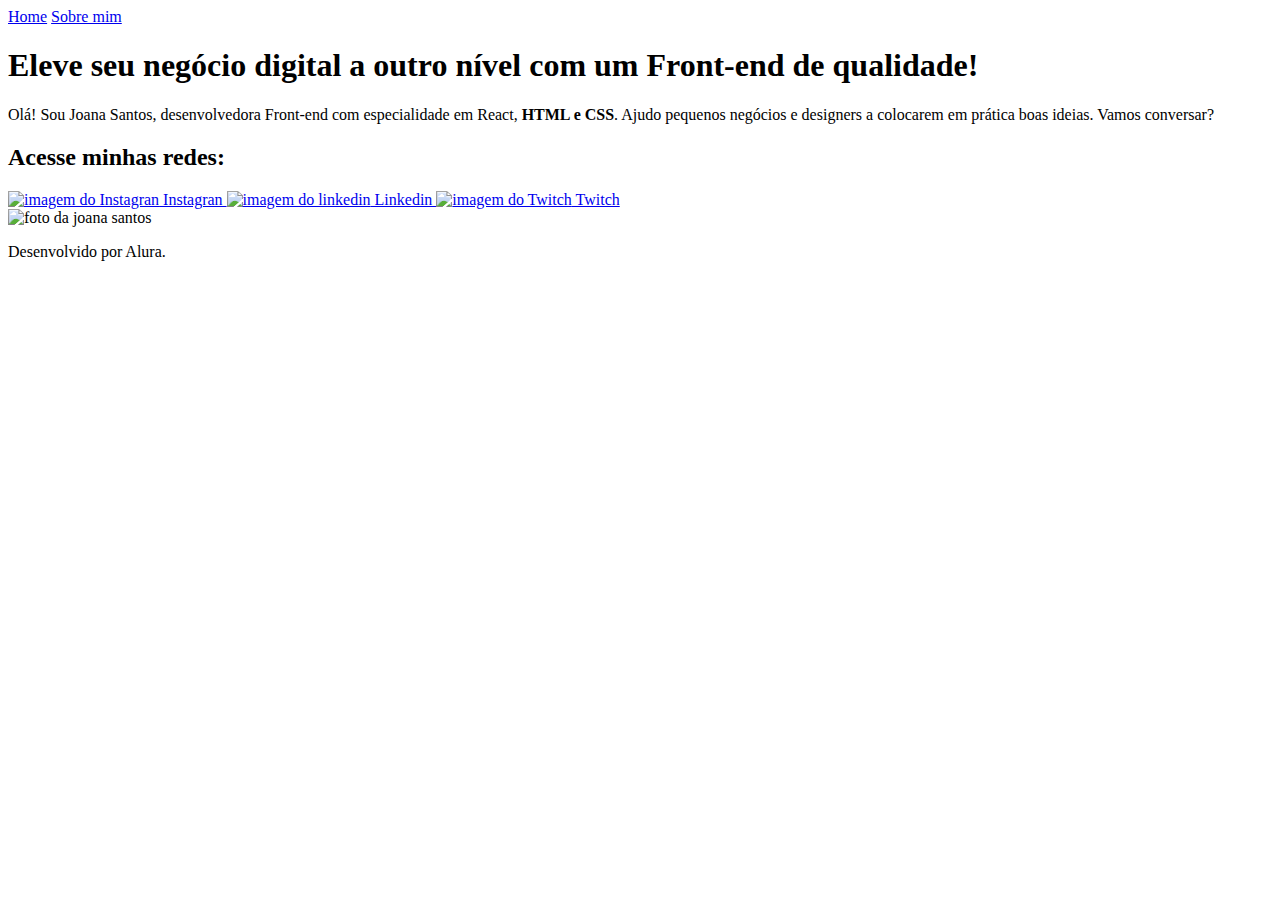
==== index.html @ 2991b811 "Add files via upload" ====
<!DOCTYPE html>                                                            <!-- OBS: PARA UTILIZAR O PREENCHIMENTO AUTOMÁTICO BASTA POR O SINAL DE ! E CLICAR ENTER-->
<html lang="pt-br">                                                        <!-- o pt-br especifica que o código está em português Brasil-->
<head>
    <meta charset="UTF-8">                                                 <!-- define uma linguagem universal-->
    <meta name="viewport" content="width=device-width, initial-scale=1.0"> <!-- ajusta a pagina de acordo com a tela do usuário-->
    <title>portfólio</title>
    <link rel="stylesheet" href = './styles/style.css'>
</head>
<body>
    <header class="cabecalho">
        <nav class="cabecalho_menu">
            <a class="cabecalho_menu_link" href="index.html">Home</a>
            <a class="cabecalho_menu_link" href="about.html">Sobre mim</a>
        </nav>
    </header>
    <main class="apresentacao">
        <section class="apresntacao__conteudo">
            <h1 class="apresentacao__conteudo__titulo">Eleve seu negócio digital a outro nível <strong class ='titulo_azul'> com um Front-end de qualidade!</strong></h1> 
            <p class="apresentacao__conteudo__texto">Olá! Sou Joana Santos, desenvolvedora Front-end com especialidade em React,<strong> HTML e CSS</strong>. 
            Ajudo pequenos negócios e designers a colocarem em prática boas ideias. Vamos conversar?
            </p>
            <div class="apresentacao__links">    
                <h2 class = 'apresentacao__links__subtitulo'>Acesse minhas redes:</h2>
                <a class='apresentacao__links__navegacao' href = 'https://instagram.com/monkey_d_ruan'>
                    <img src ='./assets/instagram.png' alt = 'imagem do Instagran' >
                    Instagran
                </a>
                <a class='apresentacao__links__navegacao' href = 'https://linkedin.com/in/rafaballerini'>
                    <img src ='./assets/Logo_linkedin.png' alt = 'imagem do linkedin' >
                    Linkedin
                </a>
                <a class='apresentacao__links__navegacao' href = 'https://twitch.tv/guilimadev'>
                    <img src ='./assets/Logo_Twitch.png' alt = 'imagem do Twitch' >
                    Twitch
                </a>
            </div> 
        </section>
        <img class='apresentacao__imagem' src = './assets/imagem.png' alt = 'foto da joana santos'>         <!-- se for utilizar uma imagen em outra pasta precisa usar o './nome da pasta/nome da imagem'-->
    </main>
    <footer class="rodape">
        <p> Desenvolvido por Alura.</p>
    </footer>
</body>
</html>
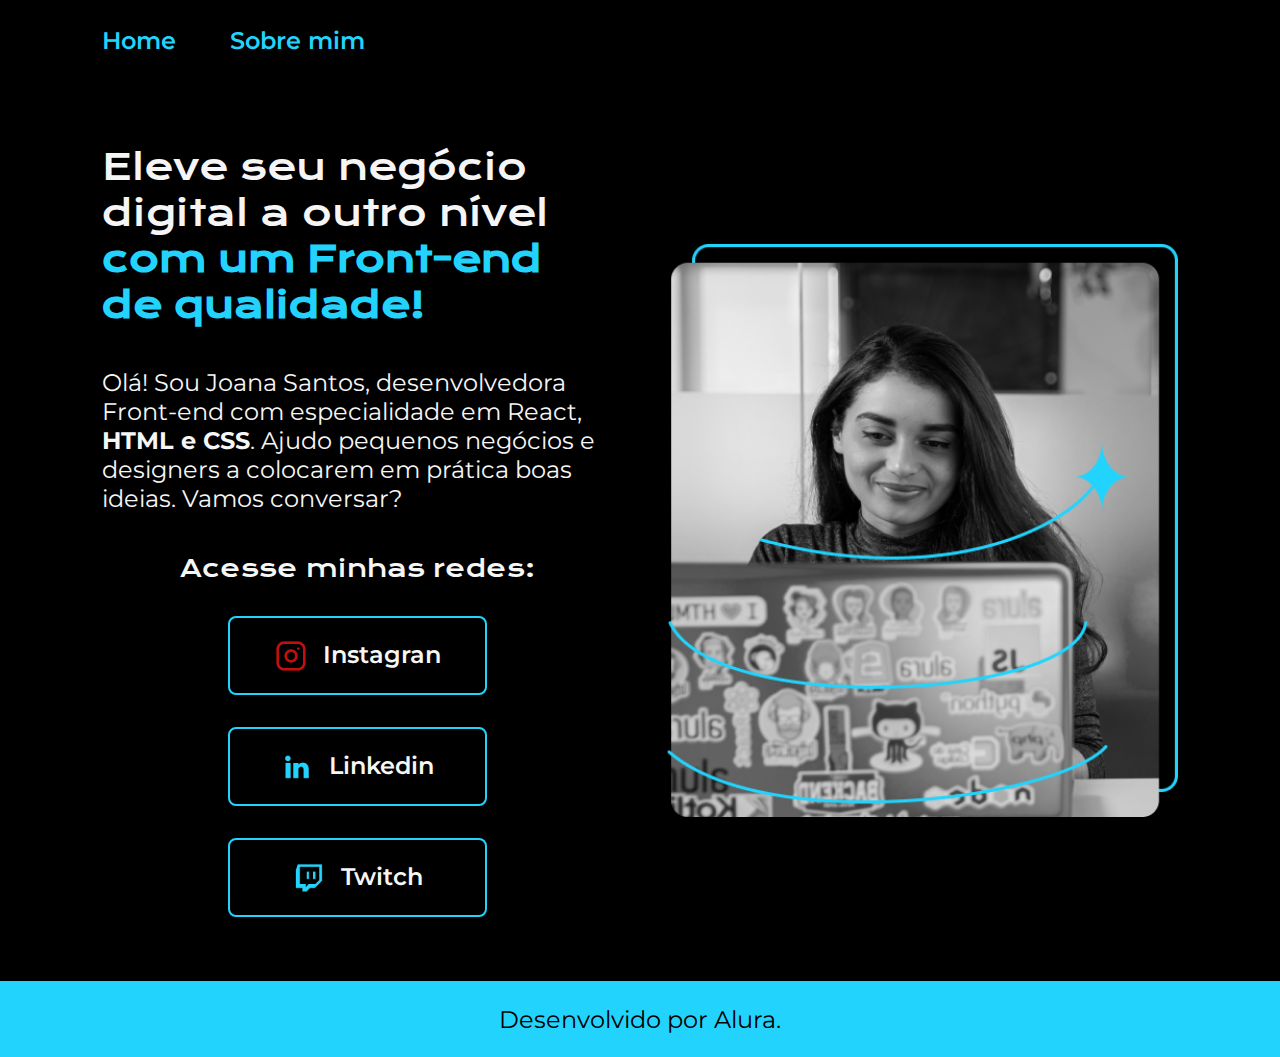
==== commit ccddc8ba: "Update index.html" ====
--- a/index.html
+++ b/index.html
@@ -4,7 +4,7 @@
     <meta charset="UTF-8">                                                 <!-- define uma linguagem universal-->
     <meta name="viewport" content="width=device-width, initial-scale=1.0"> <!-- ajusta a pagina de acordo com a tela do usuário-->
     <title>portfólio</title>
-    <link rel="stylesheet" href = './styles/style.css'>
+    <link rel="stylesheet" href = 'style.css'>
 </head>
 <body>
     <header class="cabecalho">
@@ -22,23 +22,23 @@
             <div class="apresentacao__links">    
                 <h2 class = 'apresentacao__links__subtitulo'>Acesse minhas redes:</h2>
                 <a class='apresentacao__links__navegacao' href = 'https://instagram.com/monkey_d_ruan'>
-                    <img src ='./assets/instagram.png' alt = 'imagem do Instagran' >
+                    <img src ='instagram.png' alt = 'imagem do Instagran' >
                     Instagran
                 </a>
                 <a class='apresentacao__links__navegacao' href = 'https://linkedin.com/in/rafaballerini'>
-                    <img src ='./assets/Logo_linkedin.png' alt = 'imagem do linkedin' >
+                    <img src ='Logo_linkedin.png' alt = 'imagem do linkedin' >
                     Linkedin
                 </a>
                 <a class='apresentacao__links__navegacao' href = 'https://twitch.tv/guilimadev'>
-                    <img src ='./assets/Logo_Twitch.png' alt = 'imagem do Twitch' >
+                    <img src ='Logo_Twitch.png' alt = 'imagem do Twitch' >
                     Twitch
                 </a>
             </div> 
         </section>
-        <img class='apresentacao__imagem' src = './assets/imagem.png' alt = 'foto da joana santos'>         <!-- se for utilizar uma imagen em outra pasta precisa usar o './nome da pasta/nome da imagem'-->
+        <img class='apresentacao__imagem' src = 'imagem.png' alt = 'foto da joana santos'>         <!-- se for utilizar uma imagen em outra pasta precisa usar o './nome da pasta/nome da imagem'-->
     </main>
     <footer class="rodape">
         <p> Desenvolvido por Alura.</p>
     </footer>
 </body>
-</html>+</html>
--- a/style.css
+++ b/style.css
@@ -0,0 +1,146 @@
+
+@import url('https://fonts.googleapis.com/css2?family=Krona+One&display=swap');  
+@import url('https://fonts.googleapis.com/css2?family=Montserrat:wght@100..900&display=swap');
+
+
+:root {                                             /* FORMATO DE UMA VARIÁVEL*/
+      --cor-primaria: #000000;
+      --cor-secundaria:#F6F6F6;
+      --cor-terciaria:#22D4FD;
+      --cor-hover:#272727;
+
+      --font-primaria: 'Krona One', 'sans-serif';
+      --font-secundaria: 'Montserrat', sans-serif;
+}
+* {
+      margin : 0;
+      padding : 0;
+}
+.cabecalho{
+      padding: 2% 8%;
+}
+.cabecalho_menu{ 
+      display: flex;       
+      gap: 5%;                                    /* o gap também é uma propriedade do (flax-box), por isso devemos utilizar o display: flex*/
+      font-size:1.5rem;
+      font-family: var(--font-secundaria);        /* COMO UMA VARIÁVEL CSS É USADA*/
+      font-weight:600;
+}
+.cabecalho_menu_link{
+      text-decoration:none ;
+      color:var(--cor-terciaria);
+}
+.cabecalho_menu_link:hover{
+      background-color:var(--cor-hover);
+      border-radius: 8px;
+      cursor: pointer;   
+}
+body {
+      box-sizing: border-box;                     /*não permite que as imagens saiam do corpo*//*height: 100vh;faz com que a pagina ocupe a tela toda*/
+      background-color: var(--cor-primaria);
+      color: var(--cor-secundaria);
+}
+.apresentacao {
+      padding: 5% 8%; 
+      display: flex;                             /*é necessária pois fornece várias possibilidades para o layout */
+      align-items: center;
+      gap:5%;
+}
+.apresntacao__conteudo{
+      width: 50%;                             /* aumenta a largura do bloco pai*/
+      display: flex; 
+      flex-direction: column;
+      gap: 40px;                                /*gera um espaço entre os elementos */
+}
+h1 {
+      color: whitesmoke;                      /* este color muda a cor*/
+}
+.titulo_azul { 
+      color: var(--cor-terciaria)
+}
+.apresentacao__conteudo__titulo{
+      font-size: 2.25rem;                        /* muda o tamanho da fonte(letras)*/
+      font-family: var(--font-primaria);
+      font-weight: 400;
+      font-style: normal; 
+}
+.apresentacao__conteudo__texto{
+      font-size: 1.5rem;                        /*(1rem equivale à 16px) usamos o rem para que o texto se adapte ao tamanho da fonte do navegador do usuário!.*/
+      font-family: var(--font-secundaria);      /* o metodo font-family é utilizado para mudar o estilo de letra do layout*/
+      font-optical-sizing: auto;
+      font-weight: 400;              
+      font-style: normal;
+}
+.apresentacao__links{
+      display: flex;                            /* por padrão fica em linha */
+      justify-content: space-between;
+      flex-direction: column;
+      gap: 32px;
+      align-items: center;                      /* centraliza itens */
+}
+.apresentacao__links__subtitulo{
+      font-family: var(--font-primaria);
+      font-weight: 400;
+      font-size: 1.5rem;
+}
+.apresentacao__links__navegacao{
+      display: flex;
+      justify-content: center;                  /* comando para centralizar uma imagem e um texto dentro de um botão*/
+      gap: 16px;
+      border: 2px solid var(--cor-terciaria);
+      width: 50%;                             /* muda a largura da "borda"*/
+      text-align: center;                       /*esse comando é utilizado apenas para centralizar textos*/
+      border-radius: 8px;
+      font-size: 1.5rem;
+      padding:21.5px 0;
+      text-decoration: none;
+      color:var(--cor-secundaria);
+      font-family: var(--font-secundaria); 
+      font-weight: 600;
+}
+.apresentacao__links__navegacao:hover{               /*para fazer um botão dinâmico é necessário implementar qual animação será usada*/
+      background-color: var(--cor-hover);       /* cria um botão dinâmico que muda de cor quando o mouse passa por cima*/
+      cursor: pointer;                          /* faz com que o cursor vire uma mão com o indicador levantado ao passar pelo botão*/
+}
+.apresentacao__links__subtitulo:hover{
+      background-color: var(--cor-hover);
+      color:var(--cor-terciaria);
+      border-radius: 8px;
+}
+.apresentacao__imagem{
+      width:50%;
+}
+.rodape{
+      background-color: var(--cor-terciaria);
+      display: flex;
+      font-family:var(--font-secundaria);
+      color: var(--cor-primaria);
+      padding: 23.64px 0px;
+      justify-content: center; 
+      font-size: 1.5rem;
+      font-weight: 400;
+}
+@media(max-width: 933px){   
+      .cabecalho{
+            padding:10%;
+
+      }
+      .cabecalho_menu{
+            justify-content: center;
+      }
+      body{
+
+            background-color: purple;
+      }
+      .apresentacao {
+            flex-direction: column-reverse;
+            gap: 30px;
+            padding:0% 5%;    
+      }
+      .apresntacao__conteudo{
+            width: auto;
+      }
+      .rodape{
+            margin-top: 4%;
+      }
+}